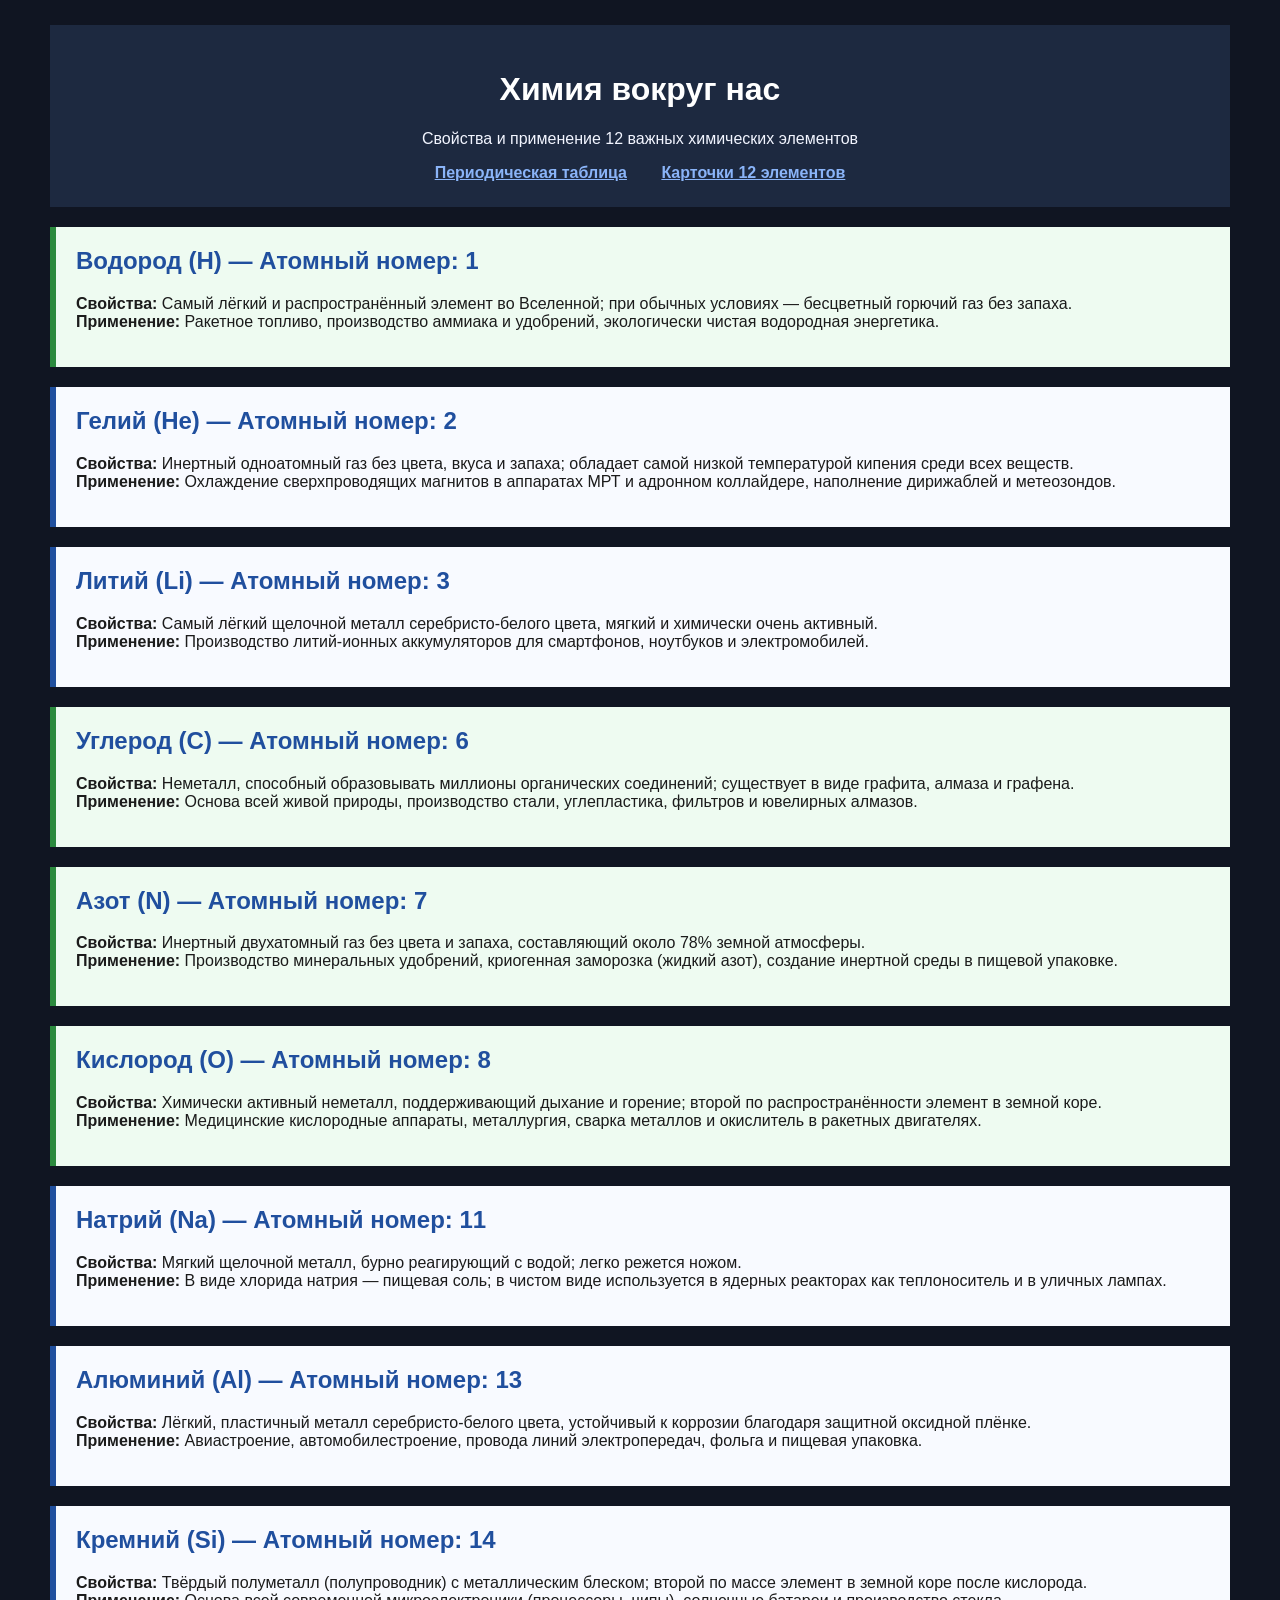
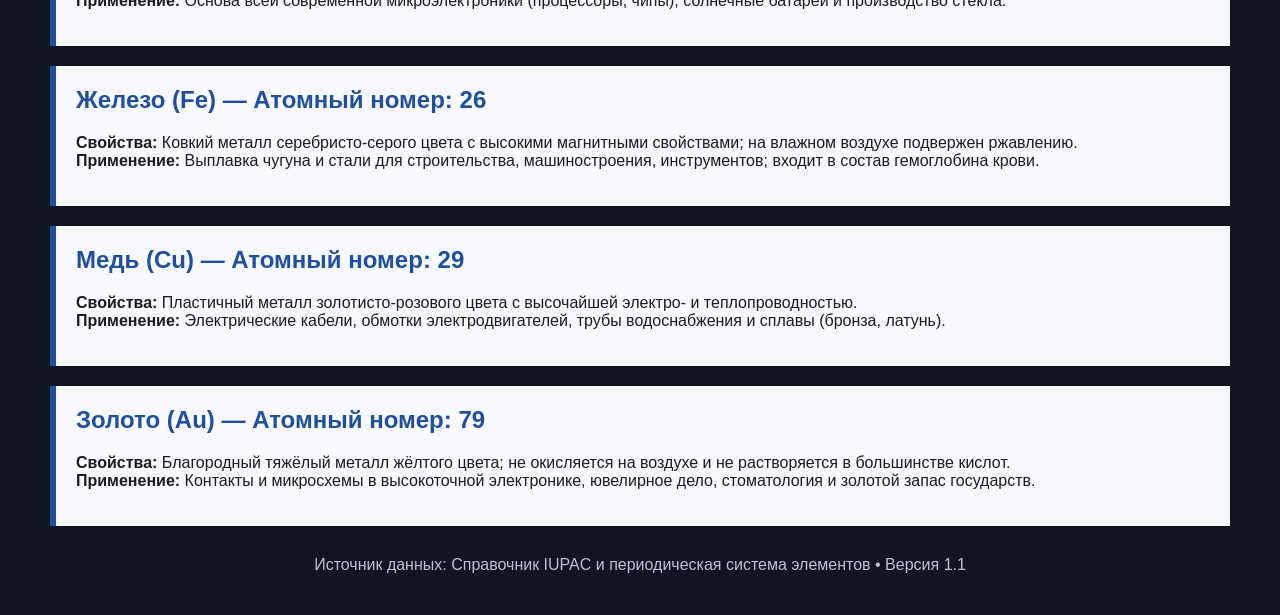
==== elements.html @ fa24c032 "Release v1.0: страница с таблицей Менделеева и страница с карточками элементов" ====
<!DOCTYPE html>
<html lang="ru">
<head>
    <meta charset="UTF-8">
    <meta name="viewport" content="width=device-width, initial-scale=1.0">
    <title>Химия вокруг нас — Карточки элементов</title>
    <link rel="stylesheet" href="style.css">
</head>
<body>
    <div class="page">
        <div class="header">
            <h1>Химия вокруг нас</h1>
            <p>Свойства и применение 12 важных химических элементов</p>
            <div class="nav">
                <a href="index.html">Периодическая таблица</a>
                <a href="elements.html">Карточки 12 элементов</a>
            </div>
        </div>

        <div class="block element-card bio-element">
            <h2>Водород (H) — Атомный номер: 1</h2>
            <p><strong>Свойства:</strong> Самый лёгкий и распространённый элемент во Вселенной; при обычных условиях — бесцветный горючий газ без запаха.<br>
            <strong>Применение:</strong> Ракетное топливо, производство аммиака и удобрений, экологически чистая водородная энергетика.</p>
        </div>

        <div class="block element-card">
            <h2>Гелий (He) — Атомный номер: 2</h2>
            <p><strong>Свойства:</strong> Инертный одноатомный газ без цвета, вкуса и запаха; обладает самой низкой температурой кипения среди всех веществ.<br>
            <strong>Применение:</strong> Охлаждение сверхпроводящих магнитов в аппаратах МРТ и адронном коллайдере, наполнение дирижаблей и метеозондов.</p>
        </div>

        <div class="block element-card">
            <h2>Литий (Li) — Атомный номер: 3</h2>
            <p><strong>Свойства:</strong> Самый лёгкий щелочной металл серебристо-белого цвета, мягкий и химически очень активный.<br>
            <strong>Применение:</strong> Производство литий-ионных аккумуляторов для смартфонов, ноутбуков и электромобилей.</p>
        </div>

        <div class="block element-card bio-element">
            <h2>Углерод (C) — Атомный номер: 6</h2>
            <p><strong>Свойства:</strong> Неметалл, способный образовывать миллионы органических соединений; существует в виде графита, алмаза и графена.<br>
            <strong>Применение:</strong> Основа всей живой природы, производство стали, углепластика, фильтров и ювелирных алмазов.</p>
        </div>

        <div class="block element-card bio-element">
            <h2>Азот (N) — Атомный номер: 7</h2>
            <p><strong>Свойства:</strong> Инертный двухатомный газ без цвета и запаха, составляющий около 78% земной атмосферы.<br>
            <strong>Применение:</strong> Производство минеральных удобрений, криогенная заморозка (жидкий азот), создание инертной среды в пищевой упаковке.</p>
        </div>

        <div class="block element-card bio-element">
            <h2>Кислород (O) — Атомный номер: 8</h2>
            <p><strong>Свойства:</strong> Химически активный неметалл, поддерживающий дыхание и горение; второй по распространённости элемент в земной коре.<br>
            <strong>Применение:</strong> Медицинские кислородные аппараты, металлургия, сварка металлов и окислитель в ракетных двигателях.</p>
        </div>
        <div class="block element-card">
            <h2>Натрий (Na) — Атомный номер: 11</h2>
            <p><strong>Свойства:</strong> Мягкий щелочной металл, бурно реагирующий с водой; легко режется ножом.<br>
            <strong>Применение:</strong> В виде хлорида натрия — пищевая соль; в чистом виде используется в ядерных реакторах как теплоноситель и в уличных лампах.</p>
        </div>

        <div class="block element-card">
            <h2>Алюминий (Al) — Атомный номер: 13</h2>
            <p><strong>Свойства:</strong> Лёгкий, пластичный металл серебристо-белого цвета, устойчивый к коррозии благодаря защитной оксидной плёнке.<br>
            <strong>Применение:</strong> Авиастроение, автомобилестроение, провода линий электропередач, фольга и пищевая упаковка.</p>
        </div>

        <div class="block element-card">
            <h2>Кремний (Si) — Атомный номер: 14</h2>
            <p><strong>Свойства:</strong> Твёрдый полуметалл (полупроводник) с металлическим блеском; второй по массе элемент в земной коре после кислорода.<br>
            <strong>Применение:</strong> Основа всей современной микроэлектроники (процессоры, чипы), солнечные батареи и производство стекла.</p>
        </div>

        <div class="block element-card">
            <h2>Железо (Fe) — Атомный номер: 26</h2>
            <p><strong>Свойства:</strong> Ковкий металл серебристо-серого цвета с высокими магнитными свойствами; на влажном воздухе подвержен ржавлению.<br>
            <strong>Применение:</strong> Выплавка чугуна и стали для строительства, машиностроения, инструментов; входит в состав гемоглобина крови.</p>
        </div>

        <div class="block element-card">
            <h2>Медь (Cu) — Атомный номер: 29</h2>
            <p><strong>Свойства:</strong> Пластичный металл золотисто-розового цвета с высочайшей электро- и теплопроводностью.<br>
            <strong>Применение:</strong> Электрические кабели, обмотки электродвигателей, трубы водоснабжения и сплавы (бронза, латунь).</p>
        </div>

        <div class="block element-card">
            <h2>Золото (Au) — Атомный номер: 79</h2>
            <p><strong>Свойства:</strong> Благородный тяжёлый металл жёлтого цвета; не окисляется на воздухе и не растворяется в большинстве кислот.<br>
            <strong>Применение:</strong> Контакты и микросхемы в высокоточной электронике, ювелирное дело, стоматология и золотой запас государств.</p>
        </div>

        <div class="footer">
            <p>Источник данных: Справочник IUPAC и периодическая система элементов • Версия 1.1</p>
        </div>
    </div>
</body>
</html>
---- style.css ----
body {
    background-color: #101522;
    color: #f2f5ff;
    font-family: Arial, sans-serif;
    margin: 0;
}

.page {
    width: 1180px;
    margin: 0 auto;
    padding: 25px;
}

.header {
    background-color: #1d2940;
    text-align: center;
    padding: 25px;
}

.nav {
    margin-top: 15px;
}

.nav a {
    color: #8ab4f8;
    margin: 0 15px;
    font-weight: bold;
}

.table-wrapper {
    background-color: #ffffff;
    color: #1b1b1b;
    margin-top: 25px;
    padding: 20px;
    text-align: center;
}

.legend {
    margin-bottom: 15px;
    font-size: 13px;
}

.legend span {
    display: inline-block;
    padding: 4px 10px;
    margin: 3px;
    border: 1px solid #8892a4;
}

.period {
    margin-bottom: 4px;
    white-space: nowrap;
}

.cell {
    display: inline-block;
    width: 56px;
    height: 62px;
    border: 1px solid #8892a4;
    vertical-align: top;
    text-align: center;
    padding-top: 4px;
    box-sizing: border-box;
    font-size: 12px;
}

.empty {
    display: inline-block;
    width: 56px;
    height: 62px;
    vertical-align: top;
}

.num {
    font-size: 10px;
    color: #555555;
    display: block;
}

.sym {
    font-size: 16px;
    font-weight: bold;
    display: block;
    margin: 2px 0;
}

.name {
    font-size: 9px;
    display: block;
}

.nonmetal { background-color: #d8f3dc; }
.noble { background-color: #e0fbfc; }
.alkali { background-color: #ffccd5; }
.alkaline { background-color: #ffe5d9; }
.metalloid { background-color: #fff3b0; }
.metal { background-color: #e2eafc; }
.transition { background-color: #f3e8ff; }
.halogen { background-color: #fde4cf; }
.lanthanide { background-color: #f8edeb; }

.block {
    background-color: #ffffff;
    color: #1b1b1b;
    margin-top: 20px;
    padding: 20px;
}

.element-card {
    background-color: #f8faff;
    border-left: 6px solid #204f9e;
}

.bio-element {
    background-color: #eefbf1;
    border-left: 6px solid #2b8a3e;
}

.footer {
    color: #b9c2d8;
    text-align: center;
    margin-top: 30px;
}

h1 { color: #ffffff; }
h2 { color: #204f9e; margin-top: 0; }
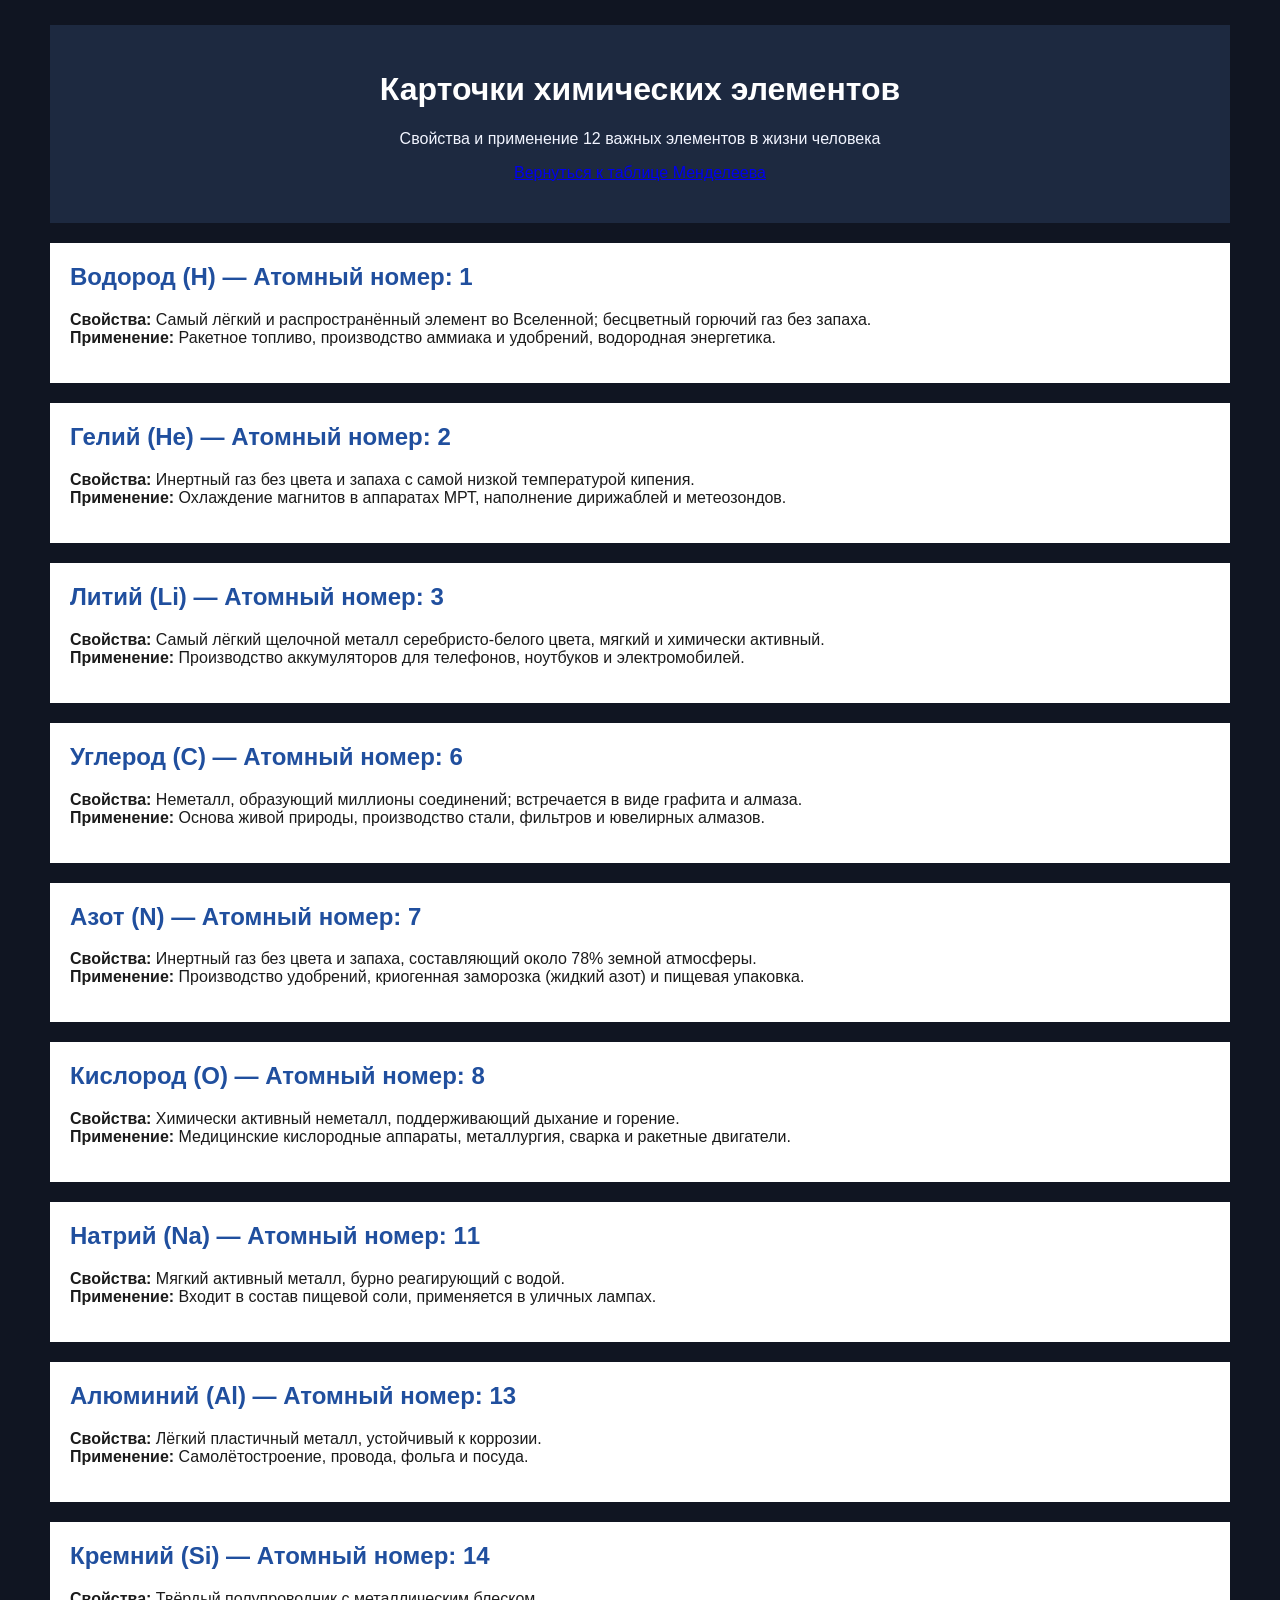
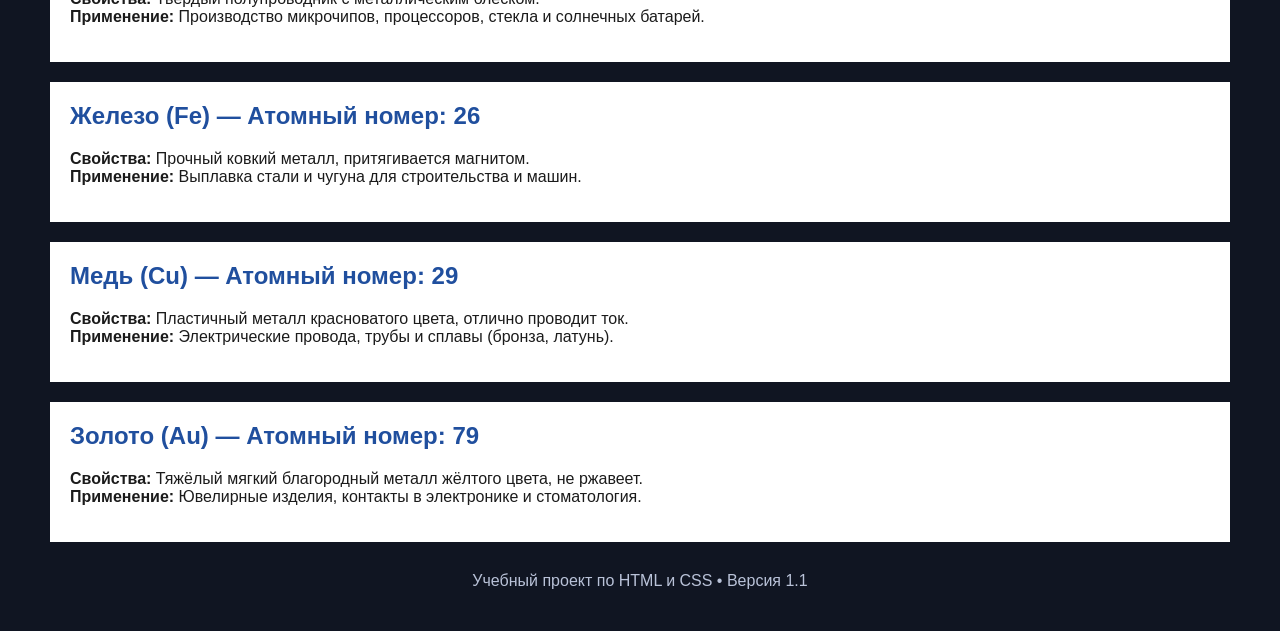
==== commit c47bd527: "Release v1.1: выделение элементов жизни, PLAN.md, README.md и скриншоты" ====
--- a/elements.html
+++ b/elements.html
@@ -9,87 +9,85 @@
 <body>
     <div class="page">
         <div class="header">
-            <h1>Химия вокруг нас</h1>
-            <p>Свойства и применение 12 важных химических элементов</p>
-            <div class="nav">
-                <a href="index.html">Периодическая таблица</a>
-                <a href="elements.html">Карточки 12 элементов</a>
-            </div>
+            <h1>Карточки химических элементов</h1>
+            <p>Свойства и применение 12 важных элементов в жизни человека</p>
+            <p><a href="index.html">Вернуться к таблице Менделеева</a></p>
         </div>
 
-        <div class="block element-card bio-element">
+        <div class="block bio-block">
             <h2>Водород (H) — Атомный номер: 1</h2>
-            <p><strong>Свойства:</strong> Самый лёгкий и распространённый элемент во Вселенной; при обычных условиях — бесцветный горючий газ без запаха.<br>
-            <strong>Применение:</strong> Ракетное топливо, производство аммиака и удобрений, экологически чистая водородная энергетика.</p>
+            <p><strong>Свойства:</strong> Самый лёгкий и распространённый элемент во Вселенной; бесцветный горючий газ без запаха.<br>
+            <strong>Применение:</strong> Ракетное топливо, производство аммиака и удобрений, водородная энергетика.</p>
         </div>
 
-        <div class="block element-card">
+        <div class="block">
             <h2>Гелий (He) — Атомный номер: 2</h2>
-            <p><strong>Свойства:</strong> Инертный одноатомный газ без цвета, вкуса и запаха; обладает самой низкой температурой кипения среди всех веществ.<br>
-            <strong>Применение:</strong> Охлаждение сверхпроводящих магнитов в аппаратах МРТ и адронном коллайдере, наполнение дирижаблей и метеозондов.</p>
+            <p><strong>Свойства:</strong> Инертный газ без цвета и запаха с самой низкой температурой кипения.<br>
+            <strong>Применение:</strong> Охлаждение магнитов в аппаратах МРТ, наполнение дирижаблей и метеозондов.</p>
         </div>
 
-        <div class="block element-card">
+        <div class="block">
             <h2>Литий (Li) — Атомный номер: 3</h2>
-            <p><strong>Свойства:</strong> Самый лёгкий щелочной металл серебристо-белого цвета, мягкий и химически очень активный.<br>
-            <strong>Применение:</strong> Производство литий-ионных аккумуляторов для смартфонов, ноутбуков и электромобилей.</p>
+            <p><strong>Свойства:</strong> Самый лёгкий щелочной металл серебристо-белого цвета, мягкий и химически активный.<br>
+            <strong>Применение:</strong> Производство аккумуляторов для телефонов, ноутбуков и электромобилей.</p>
         </div>
 
-        <div class="block element-card bio-element">
+        <div class="block bio-block">
             <h2>Углерод (C) — Атомный номер: 6</h2>
-            <p><strong>Свойства:</strong> Неметалл, способный образовывать миллионы органических соединений; существует в виде графита, алмаза и графена.<br>
-            <strong>Применение:</strong> Основа всей живой природы, производство стали, углепластика, фильтров и ювелирных алмазов.</p>
+            <p><strong>Свойства:</strong> Неметалл, образующий миллионы соединений; встречается в виде графита и алмаза.<br>
+            <strong>Применение:</strong> Основа живой природы, производство стали, фильтров и ювелирных алмазов.</p>
         </div>
 
-        <div class="block element-card bio-element">
+        <div class="block bio-block">
             <h2>Азот (N) — Атомный номер: 7</h2>
-            <p><strong>Свойства:</strong> Инертный двухатомный газ без цвета и запаха, составляющий около 78% земной атмосферы.<br>
-            <strong>Применение:</strong> Производство минеральных удобрений, криогенная заморозка (жидкий азот), создание инертной среды в пищевой упаковке.</p>
+            <p><strong>Свойства:</strong> Инертный газ без цвета и запаха, составляющий около 78% земной атмосферы.<br>
+            <strong>Применение:</strong> Производство удобрений, криогенная заморозка (жидкий азот) и пищевая упаковка.</p>
         </div>
 
-        <div class="block element-card bio-element">
+        <div class="block bio-block">
             <h2>Кислород (O) — Атомный номер: 8</h2>
-            <p><strong>Свойства:</strong> Химически активный неметалл, поддерживающий дыхание и горение; второй по распространённости элемент в земной коре.<br>
-            <strong>Применение:</strong> Медицинские кислородные аппараты, металлургия, сварка металлов и окислитель в ракетных двигателях.</p>
-        </div>
-        <div class="block element-card">
-            <h2>Натрий (Na) — Атомный номер: 11</h2>
-            <p><strong>Свойства:</strong> Мягкий щелочной металл, бурно реагирующий с водой; легко режется ножом.<br>
-            <strong>Применение:</strong> В виде хлорида натрия — пищевая соль; в чистом виде используется в ядерных реакторах как теплоноситель и в уличных лампах.</p>
+            <p><strong>Свойства:</strong> Химически активный неметалл, поддерживающий дыхание и горение.<br>
+            <strong>Применение:</strong> Медицинские кислородные аппараты, металлургия, сварка и ракетные двигатели.</p>
         </div>
 
-        <div class="block element-card">
-            <h2>Алюминий (Al) — Атомный номер: 13</h2>
-            <p><strong>Свойства:</strong> Лёгкий, пластичный металл серебристо-белого цвета, устойчивый к коррозии благодаря защитной оксидной плёнке.<br>
-            <strong>Применение:</strong> Авиастроение, автомобилестроение, провода линий электропередач, фольга и пищевая упаковка.</p>
+        <div class="block">
+            <h2>Натрий (Na) — Атомный номер: 11</h2>
+            <p><strong>Свойства:</strong> Мягкий активный металл, бурно реагирующий с водой.<br>
+            <strong>Применение:</strong> Входит в состав пищевой соли, применяется в уличных лампах.</p>
         </div>
 
-        <div class="block element-card">
-            <h2>Кремний (Si) — Атомный номер: 14</h2>
-            <p><strong>Свойства:</strong> Твёрдый полуметалл (полупроводник) с металлическим блеском; второй по массе элемент в земной коре после кислорода.<br>
-            <strong>Применение:</strong> Основа всей современной микроэлектроники (процессоры, чипы), солнечные батареи и производство стекла.</p>
+        <div class="block">
+            <h2>Алюминий (Al) — Атомный номер: 13</h2>
+            <p><strong>Свойства:</strong> Лёгкий пластичный металл, устойчивый к коррозии.<br>
+            <strong>Применение:</strong> Самолётостроение, провода, фольга и посуда.</p>
         </div>
 
-        <div class="block element-card">
-            <h2>Железо (Fe) — Атомный номер: 26</h2>
-            <p><strong>Свойства:</strong> Ковкий металл серебристо-серого цвета с высокими магнитными свойствами; на влажном воздухе подвержен ржавлению.<br>
-            <strong>Применение:</strong> Выплавка чугуна и стали для строительства, машиностроения, инструментов; входит в состав гемоглобина крови.</p>
+        <div class="block">
+            <h2>Кремний (Si) — Атомный номер: 14</h2>
+            <p><strong>Свойства:</strong> Твёрдый полупроводник с металлическим блеском.<br>
+            <strong>Применение:</strong> Производство микрочипов, процессоров, стекла и солнечных батарей.</p>
         </div>
 
-        <div class="block element-card">
-            <h2>Медь (Cu) — Атомный номер: 29</h2>
-            <p><strong>Свойства:</strong> Пластичный металл золотисто-розового цвета с высочайшей электро- и теплопроводностью.<br>
-            <strong>Применение:</strong> Электрические кабели, обмотки электродвигателей, трубы водоснабжения и сплавы (бронза, латунь).</p>
+        <div class="block">
+            <h2>Железо (Fe) — Атомный номер: 26</h2>
+            <p><strong>Свойства:</strong> Прочный ковкий металл, притягивается магнитом.<br>
+            <strong>Применение:</strong> Выплавка стали и чугуна для строительства и машин.</p>
         </div>
 
-        <div class="block element-card">
+        <div class="block">
+            <h2>Медь (Cu) — Атомный номер: 29</h2>
+            <p><strong>Свойства:</strong> Пластичный металл красноватого цвета, отлично проводит ток.<br>
+            <strong>Применение:</strong> Электрические провода, трубы и сплавы (бронза, латунь).</p>
+        </div>
+
+        <div class="block">
             <h2>Золото (Au) — Атомный номер: 79</h2>
-            <p><strong>Свойства:</strong> Благородный тяжёлый металл жёлтого цвета; не окисляется на воздухе и не растворяется в большинстве кислот.<br>
-            <strong>Применение:</strong> Контакты и микросхемы в высокоточной электронике, ювелирное дело, стоматология и золотой запас государств.</p>
+            <p><strong>Свойства:</strong> Тяжёлый мягкий благородный металл жёлтого цвета, не ржавеет.<br>
+            <strong>Применение:</strong> Ювелирные изделия, контакты в электронике и стоматология.</p>
         </div>
 
         <div class="footer">
-            <p>Источник данных: Справочник IUPAC и периодическая система элементов • Версия 1.1</p>
+            <p>Учебный проект по HTML и CSS • Версия 1.1</p>
         </div>
     </div>
 </body>
